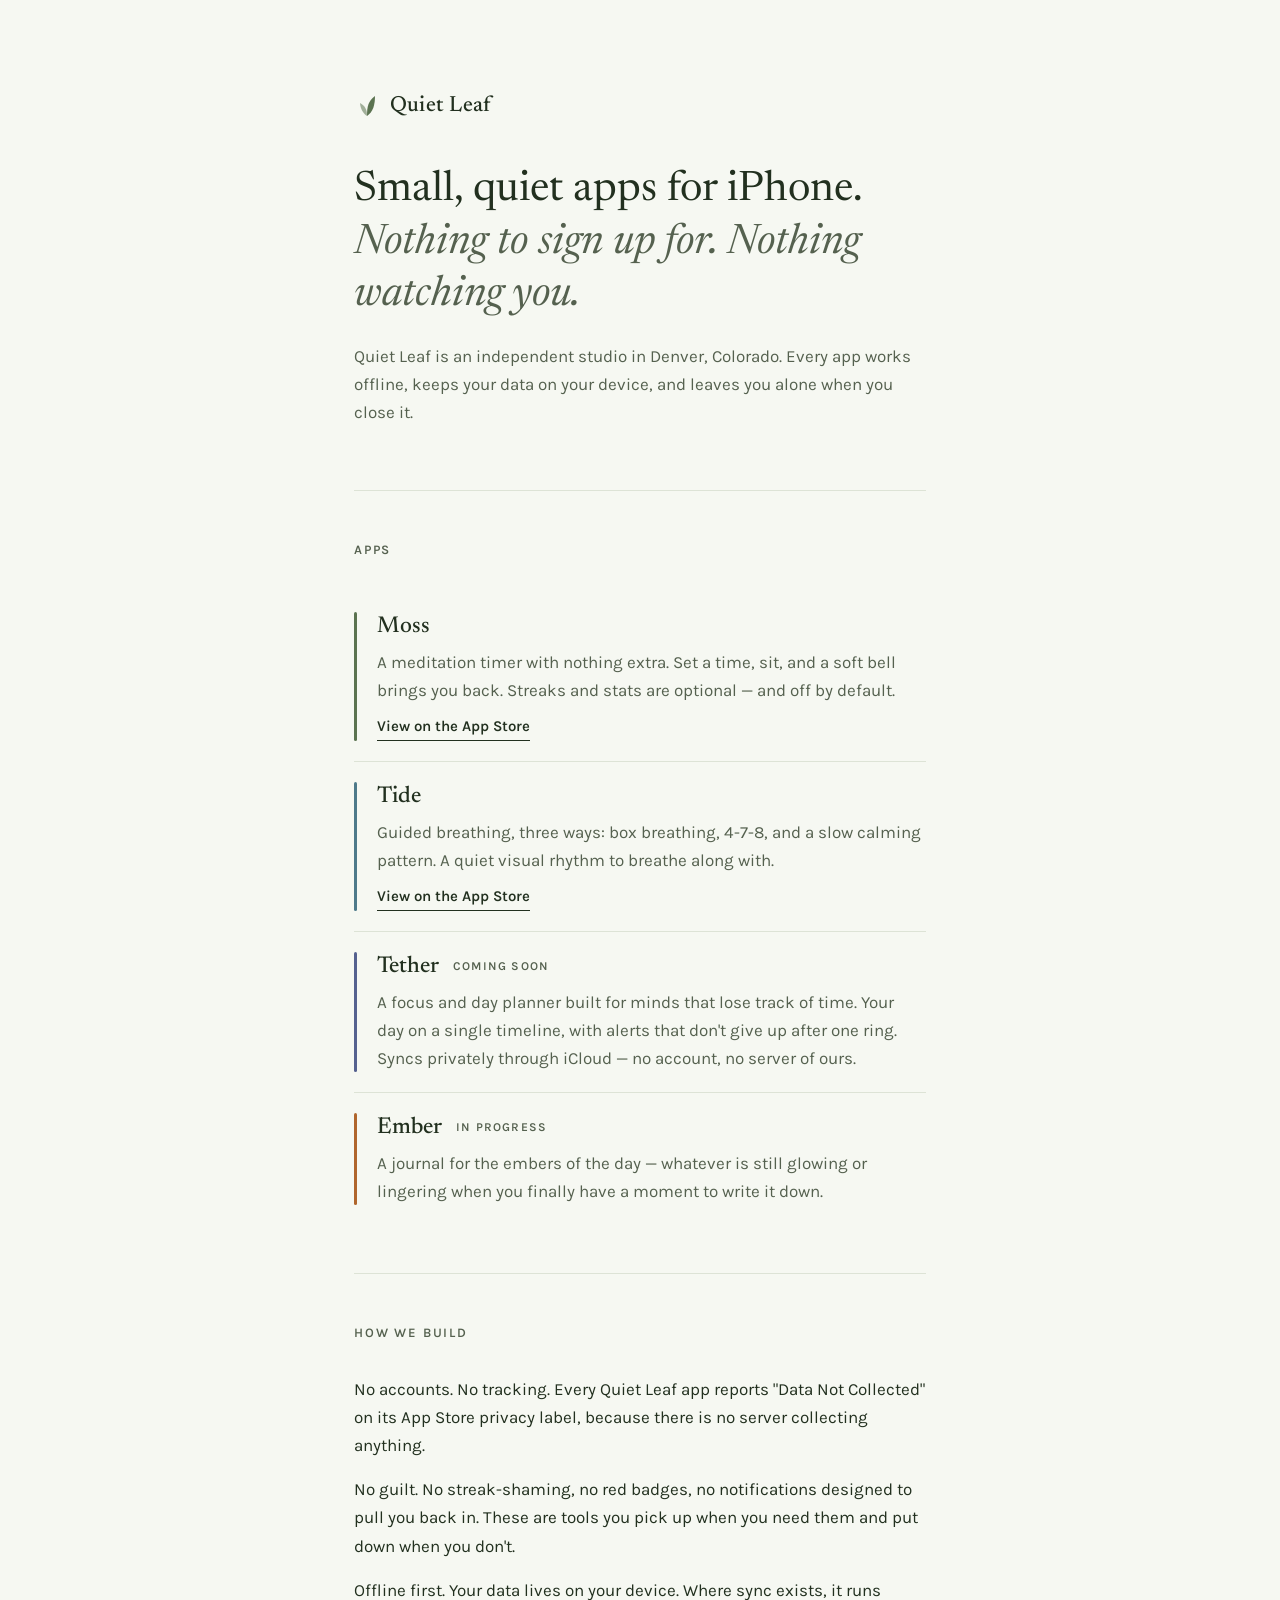
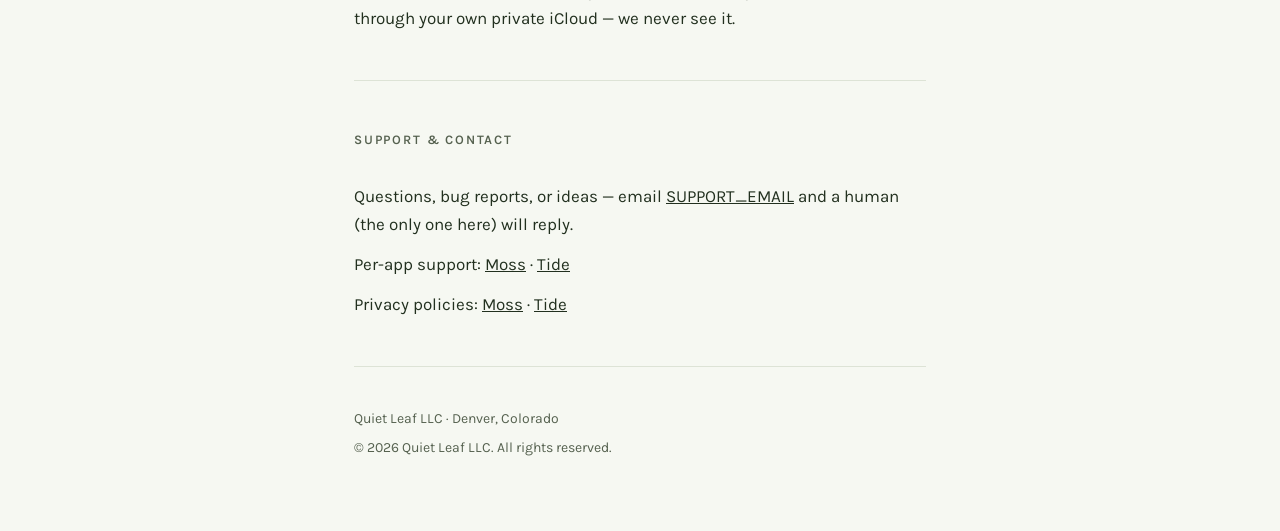
==== index.html @ 8b2adb79 "Update support links in index.html" ====
<!DOCTYPE html>
<html lang="en">
<head>
<meta charset="UTF-8">
<meta name="viewport" content="width=device-width, initial-scale=1.0">
<title>Quiet Leaf — calm, private apps for iPhone</title>
<meta name="description" content="Quiet Leaf LLC makes small, quiet iOS apps for meditation, breathing, journaling, and focus. No accounts. No tracking. No guilt.">
<link rel="preconnect" href="https://fonts.googleapis.com">
<link rel="preconnect" href="https://fonts.gstatic.com" crossorigin>
<link href="https://fonts.googleapis.com/css2?family=Newsreader:ital,opsz,wght@0,6..72,400;0,6..72,500;1,6..72,400&family=Karla:wght@400;500;600&display=swap" rel="stylesheet">
<style>
  :root {
    --paper: #F6F8F2;
    --ink: #22301F;
    --ink-soft: #55614F;
    --hairline: #DDE3D6;
    --moss: #5B7350;
    --tide: #4E7A8A;
    --ember: #B0662D;
    --tether: #55618F;
  }

  * { margin: 0; padding: 0; box-sizing: border-box; }

  html { scroll-behavior: smooth; }
  @media (prefers-reduced-motion: reduce) {
    html { scroll-behavior: auto; }
    .fade { animation: none !important; opacity: 1 !important; }
  }

  body {
    background: var(--paper);
    color: var(--ink);
    font-family: 'Karla', system-ui, sans-serif;
    font-size: 17px;
    line-height: 1.65;
    -webkit-font-smoothing: antialiased;
  }

  .wrap {
    max-width: 620px;
    margin: 0 auto;
    padding: 0 24px;
  }

  .fade {
    opacity: 0;
    animation: fadein 0.9s ease 0.1s forwards;
  }
  @keyframes fadein { to { opacity: 1; } }

  /* Header */
  header { padding: 88px 0 64px; }

  .mark {
    display: flex;
    align-items: center;
    gap: 10px;
    margin-bottom: 40px;
  }
  .mark svg { display: block; }
  .mark span {
    font-family: 'Newsreader', serif;
    font-size: 22px;
    font-weight: 500;
    letter-spacing: 0.01em;
  }

  h1 {
    font-family: 'Newsreader', serif;
    font-weight: 400;
    font-size: clamp(30px, 5.5vw, 42px);
    line-height: 1.25;
    max-width: 16em;
  }
  h1 em {
    font-style: italic;
    color: var(--ink-soft);
  }

  .sub {
    margin-top: 20px;
    color: var(--ink-soft);
    max-width: 34em;
  }

  /* Sections */
  section { padding: 48px 0; border-top: 1px solid var(--hairline); }

  h2 {
    font-family: 'Karla', sans-serif;
    font-size: 13px;
    font-weight: 600;
    letter-spacing: 0.14em;
    text-transform: uppercase;
    color: var(--ink-soft);
    margin-bottom: 32px;
  }

  /* App list with stem accents */
  .app {
    display: grid;
    grid-template-columns: 3px 1fr;
    gap: 20px;
    padding: 20px 0;
  }
  .app + .app { border-top: 1px solid var(--hairline); }

  .stem { border-radius: 2px; }
  .app.moss .stem   { background: var(--moss); }
  .app.tide .stem   { background: var(--tide); }
  .app.tether .stem { background: var(--tether); }
  .app.ember .stem  { background: var(--ember); }

  .app h3 {
    font-family: 'Newsreader', serif;
    font-size: 23px;
    font-weight: 500;
    line-height: 1.3;
  }
  .app h3 .tag {
    font-family: 'Karla', sans-serif;
    font-size: 12px;
    font-weight: 600;
    letter-spacing: 0.1em;
    text-transform: uppercase;
    color: var(--ink-soft);
    margin-left: 10px;
    vertical-align: 2px;
  }
  .app p {
    margin-top: 6px;
    color: var(--ink-soft);
    max-width: 32em;
  }
  .app a.applink {
    display: inline-block;
    margin-top: 10px;
    font-size: 15px;
    font-weight: 600;
    color: var(--ink);
    text-decoration: none;
    border-bottom: 1px solid var(--ink);
    padding-bottom: 1px;
  }
  .app a.applink:hover { color: var(--ink-soft); border-color: var(--ink-soft); }
  .app a.applink:focus-visible,
  a:focus-visible {
    outline: 2px solid var(--tide);
    outline-offset: 3px;
    border-radius: 2px;
  }

  /* Principles */
  .principles p { max-width: 36em; }
  .principles p + p { margin-top: 16px; }

  /* Support */
  .support a { color: var(--ink); }
  .support p + p { margin-top: 12px; }

  /* Footer */
  footer {
    border-top: 1px solid var(--hairline);
    padding: 40px 0 72px;
    font-size: 14px;
    color: var(--ink-soft);
  }
  footer p + p { margin-top: 6px; }
</style>
</head>
<body>

<div class="wrap fade">

  <header>
    <div class="mark" aria-hidden="true">
      <svg width="26" height="26" viewBox="0 0 26 26" fill="none" xmlns="http://www.w3.org/2000/svg">
        <path d="M13 23 C13 14, 14 8, 21 3 C21 12, 19 19, 13 23 Z" fill="#5B7350"/>
        <path d="M13 23 C13 17, 11.5 13, 6 10 C6.5 16, 9 20.5, 13 23 Z" fill="#5B7350" opacity="0.55"/>
      </svg>
      <span>Quiet Leaf</span>
    </div>
    <h1>Small, quiet apps for iPhone. <em>Nothing to sign up for. Nothing watching you.</em></h1>
    <p class="sub">Quiet Leaf is an independent studio in Denver, Colorado. Every app works offline, keeps your data on your device, and leaves you alone when you close it.</p>
  </header>

  <section id="apps">
    <h2>Apps</h2>

    <div class="app moss">
      <div class="stem" aria-hidden="true"></div>
      <div>
        <h3>Moss</h3>
        <p>A meditation timer with nothing extra. Set a time, sit, and a soft bell brings you back. Streaks and stats are optional — and off by default.</p>
        <a class="applink" href="APP_STORE_LINK_MOSS">View on the App Store</a>
      </div>
    </div>

    <div class="app tide">
      <div class="stem" aria-hidden="true"></div>
      <div>
        <h3>Tide</h3>
        <p>Guided breathing, three ways: box breathing, 4-7-8, and a slow calming pattern. A quiet visual rhythm to breathe along with.</p>
        <a class="applink" href="APP_STORE_LINK_TIDE">View on the App Store</a>
      </div>
    </div>

    <div class="app tether">
      <div class="stem" aria-hidden="true"></div>
      <div>
        <h3>Tether <span class="tag">Coming soon</span></h3>
        <p>A focus and day planner built for minds that lose track of time. Your day on a single timeline, with alerts that don't give up after one ring. Syncs privately through iCloud — no account, no server of ours.</p>
      </div>
    </div>

    <div class="app ember">
      <div class="stem" aria-hidden="true"></div>
      <div>
        <h3>Ember <span class="tag">In progress</span></h3>
        <p>A journal for the embers of the day — whatever is still glowing or lingering when you finally have a moment to write it down.</p>
      </div>
    </div>
  </section>

  <section class="principles" id="principles">
    <h2>How we build</h2>
    <p>No accounts. No tracking. Every Quiet Leaf app reports "Data Not Collected" on its App Store privacy label, because there is no server collecting anything.</p>
    <p>No guilt. No streak-shaming, no red badges, no notifications designed to pull you back in. These are tools you pick up when you need them and put down when you don't.</p>
    <p>Offline first. Your data lives on your device. Where sync exists, it runs through your own private iCloud — we never see it.</p>
  </section>

  <section class="support" id="support">
    <h2>Support &amp; contact</h2>
    <p>Questions, bug reports, or ideas — email <a href="mailto:SUPPORT_EMAIL">SUPPORT_EMAIL</a> and a human (the only one here) will reply.</p>
    <p>Per-app support: <a href="https://zanali261.github.io/moss-app/">Moss</a> · <a href="https://zanali261.github.io/tide-app/">Tide</a></p>
    <p>Privacy policies: <a href="MOSS_PRIVACY_URL">Moss</a> · <a href="TIDE_PRIVACY_URL">Tide</a></p>
  </section>

  <footer>
    <p>Quiet Leaf LLC · Denver, Colorado</p>
    <p>&copy; 2026 Quiet Leaf LLC. All rights reserved.</p>
  </footer>

</div>

</body>
</html>
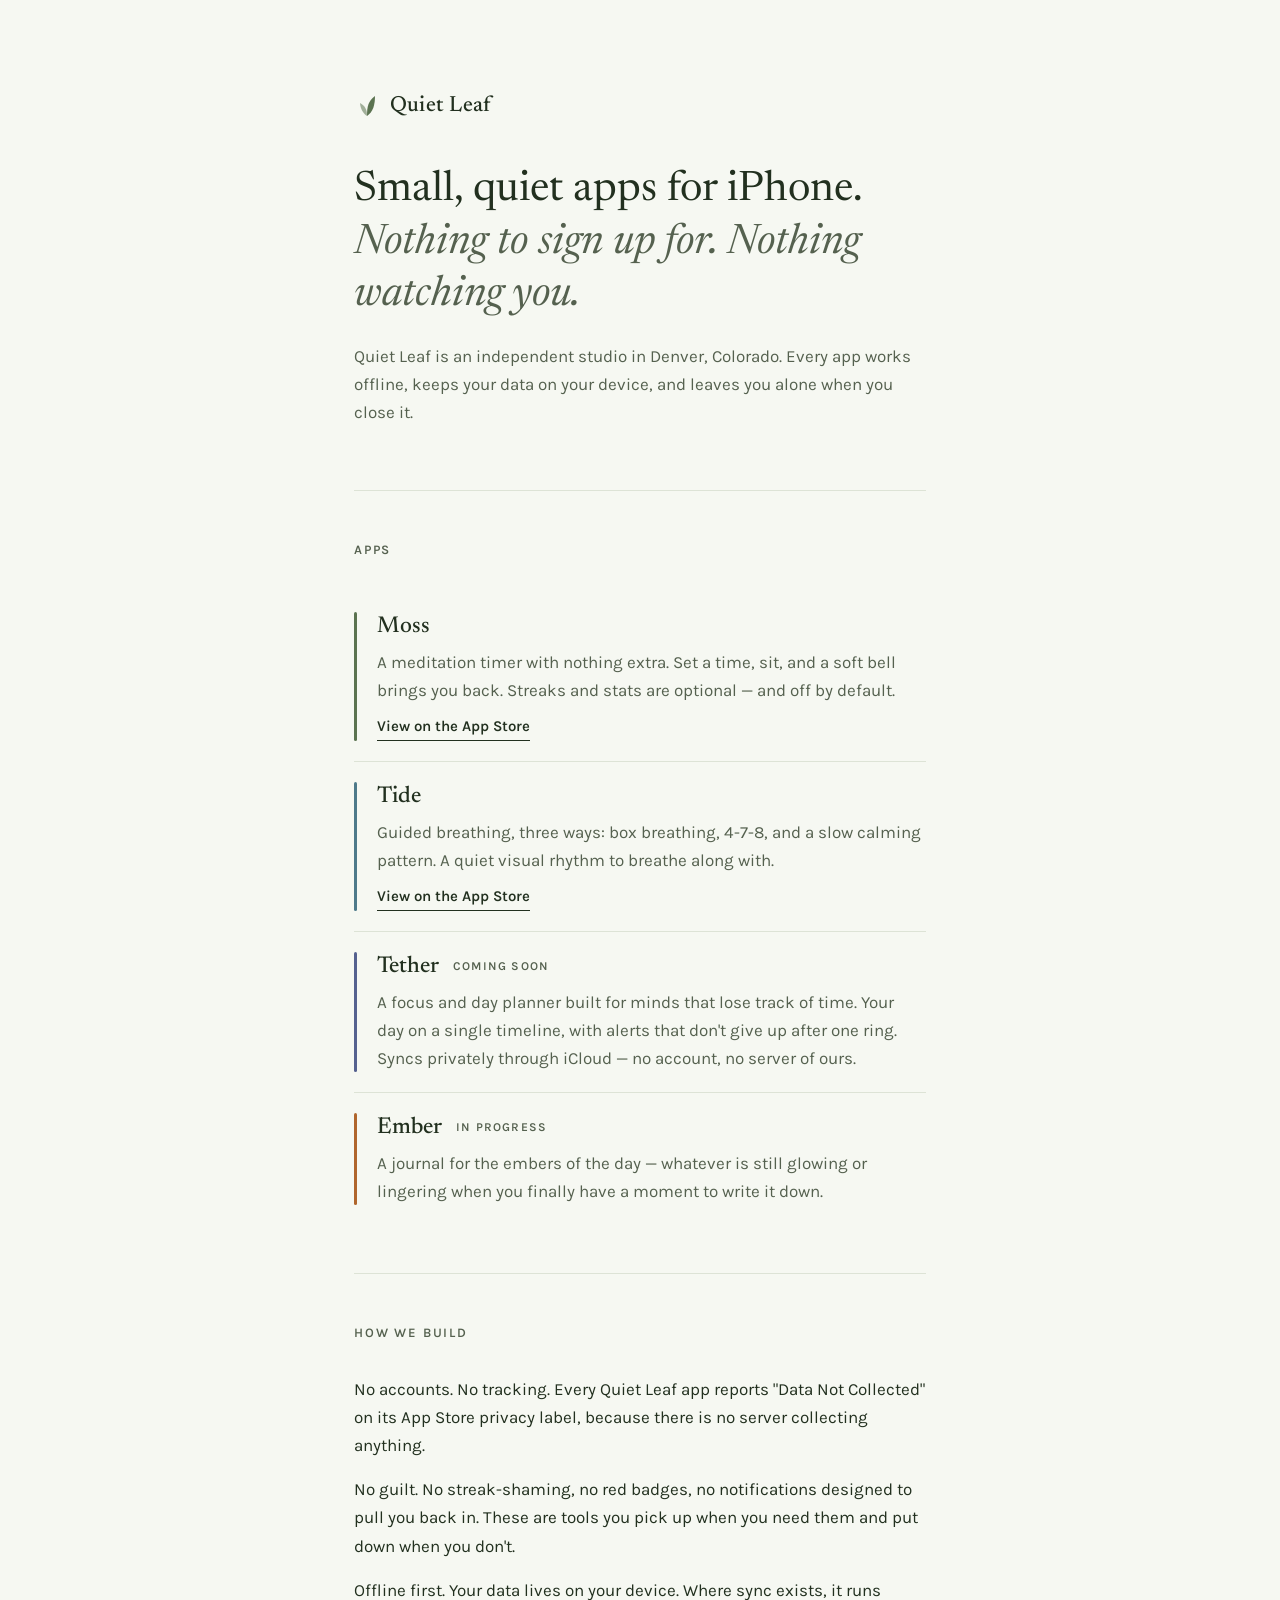
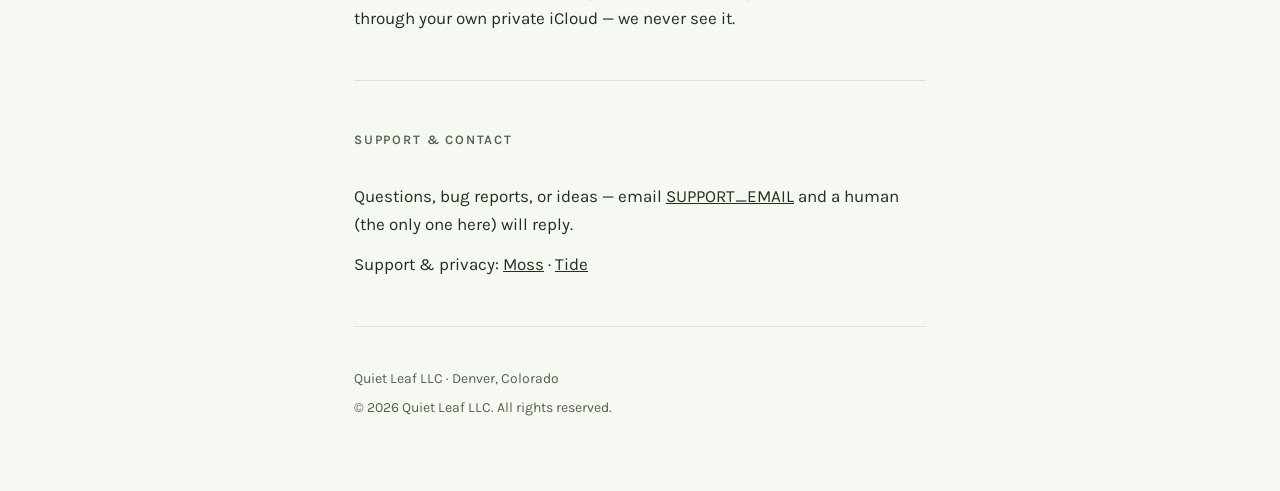
==== commit 6d0432b9: "Update support section links in index.html" ====
--- a/index.html
+++ b/index.html
@@ -233,8 +233,7 @@
   <section class="support" id="support">
     <h2>Support &amp; contact</h2>
     <p>Questions, bug reports, or ideas — email <a href="mailto:SUPPORT_EMAIL">SUPPORT_EMAIL</a> and a human (the only one here) will reply.</p>
-    <p>Per-app support: <a href="https://zanali261.github.io/moss-app/">Moss</a> · <a href="https://zanali261.github.io/tide-app/">Tide</a></p>
-    <p>Privacy policies: <a href="MOSS_PRIVACY_URL">Moss</a> · <a href="TIDE_PRIVACY_URL">Tide</a></p>
+    <p>Support &amp; privacy: <a href="https://zanali261.github.io/moss-app/">Moss</a> · <a href="https://zanali261.github.io/tide-app/">Tide</a></p>
   </section>
 
   <footer>
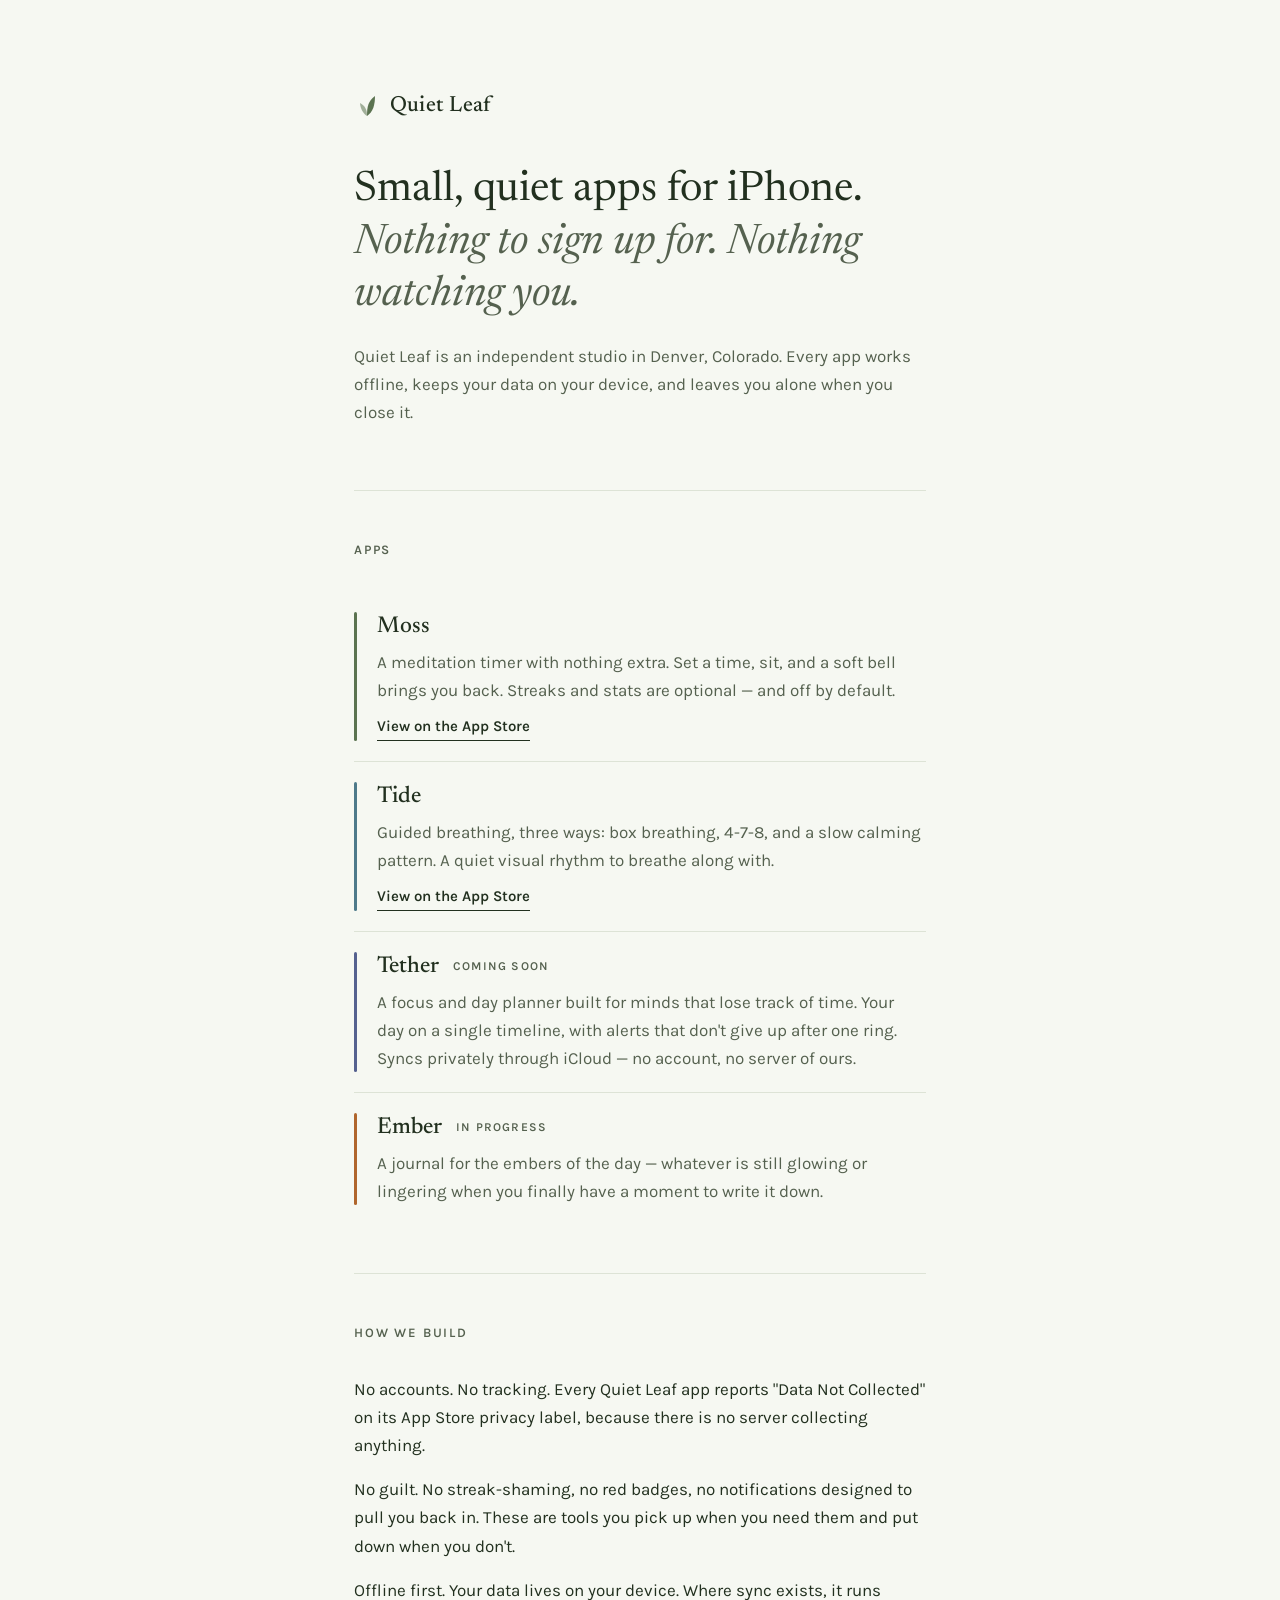
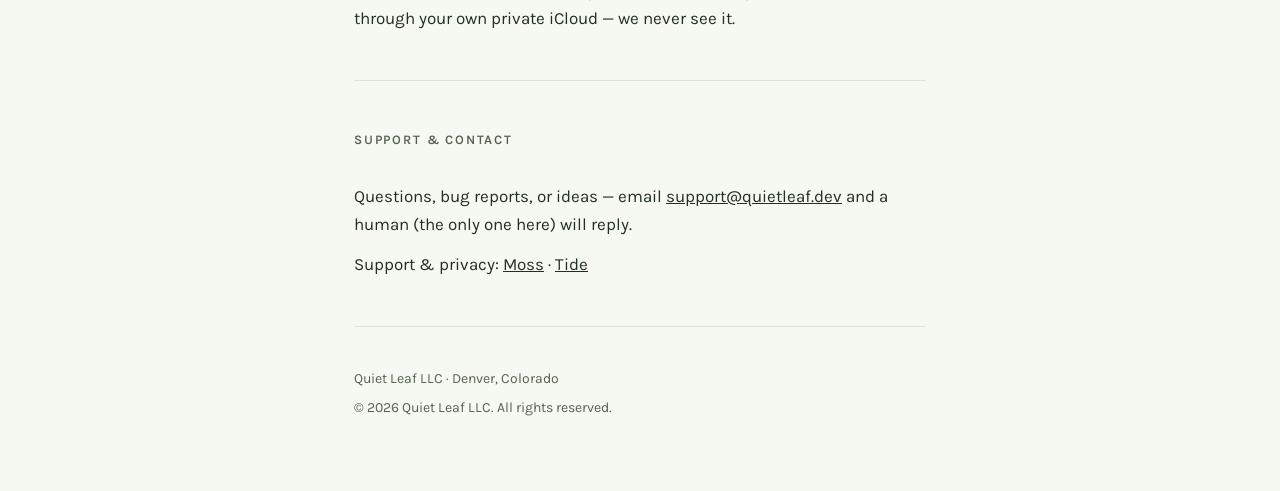
==== commit d7265432: "Update support email address in index.html" ====
--- a/index.html
+++ b/index.html
@@ -193,7 +193,7 @@
       <div>
         <h3>Moss</h3>
         <p>A meditation timer with nothing extra. Set a time, sit, and a soft bell brings you back. Streaks and stats are optional — and off by default.</p>
-        <a class="applink" href="APP_STORE_LINK_MOSS">View on the App Store</a>
+        <a class="applink" href="https://apps.apple.com/us/app/moss-meditation-timer/id6777428490">View on the App Store</a>
       </div>
     </div>
 
@@ -202,7 +202,7 @@
       <div>
         <h3>Tide</h3>
         <p>Guided breathing, three ways: box breathing, 4-7-8, and a slow calming pattern. A quiet visual rhythm to breathe along with.</p>
-        <a class="applink" href="APP_STORE_LINK_TIDE">View on the App Store</a>
+        <a class="applink" href="https://apps.apple.com/us/app/tide-breathing-timer/id6780638739">View on the App Store</a>
       </div>
     </div>
 
@@ -232,7 +232,7 @@
 
   <section class="support" id="support">
     <h2>Support &amp; contact</h2>
-    <p>Questions, bug reports, or ideas — email <a href="mailto:SUPPORT_EMAIL">SUPPORT_EMAIL</a> and a human (the only one here) will reply.</p>
+    <p>Questions, bug reports, or ideas — email <a href="mailto:support@quietleaf.dev ">support@quietleaf.dev</a> and a human (the only one here) will reply.</p>
     <p>Support &amp; privacy: <a href="https://zanali261.github.io/moss-app/">Moss</a> · <a href="https://zanali261.github.io/tide-app/">Tide</a></p>
   </section>
 
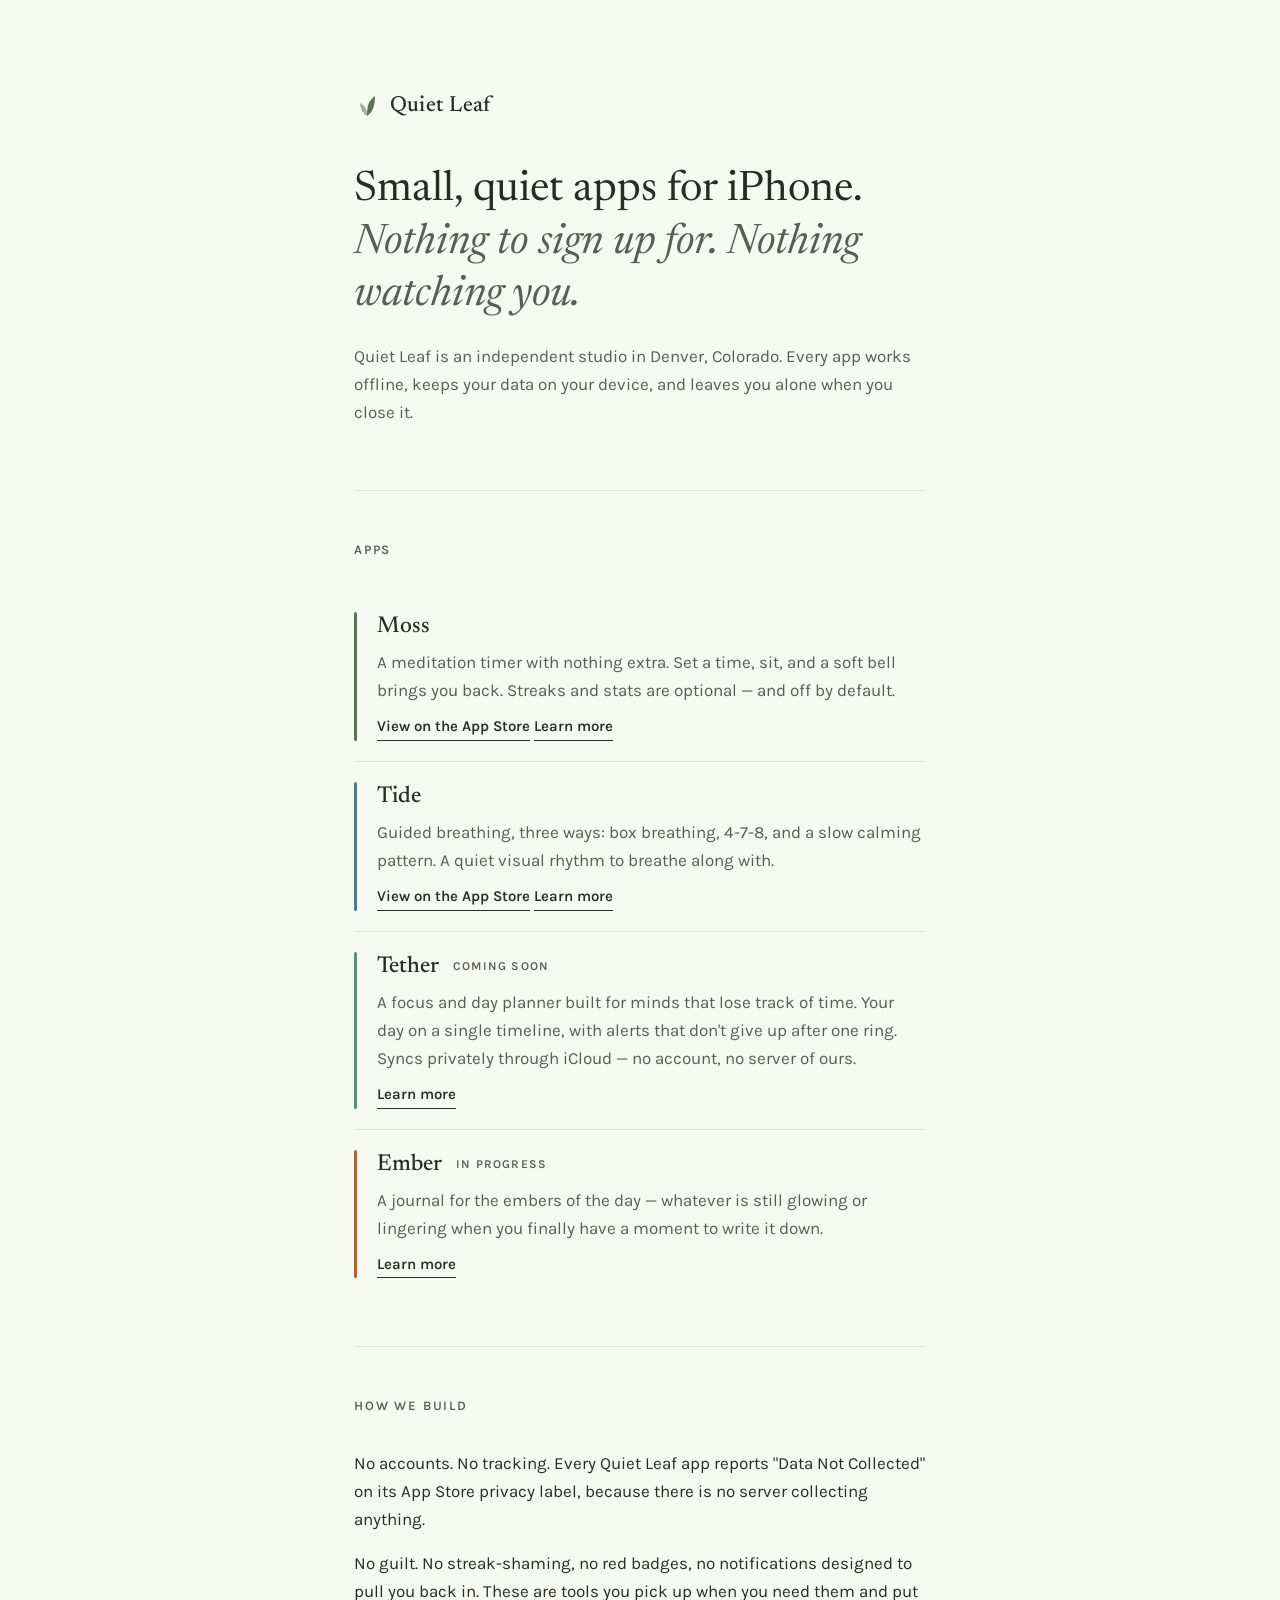
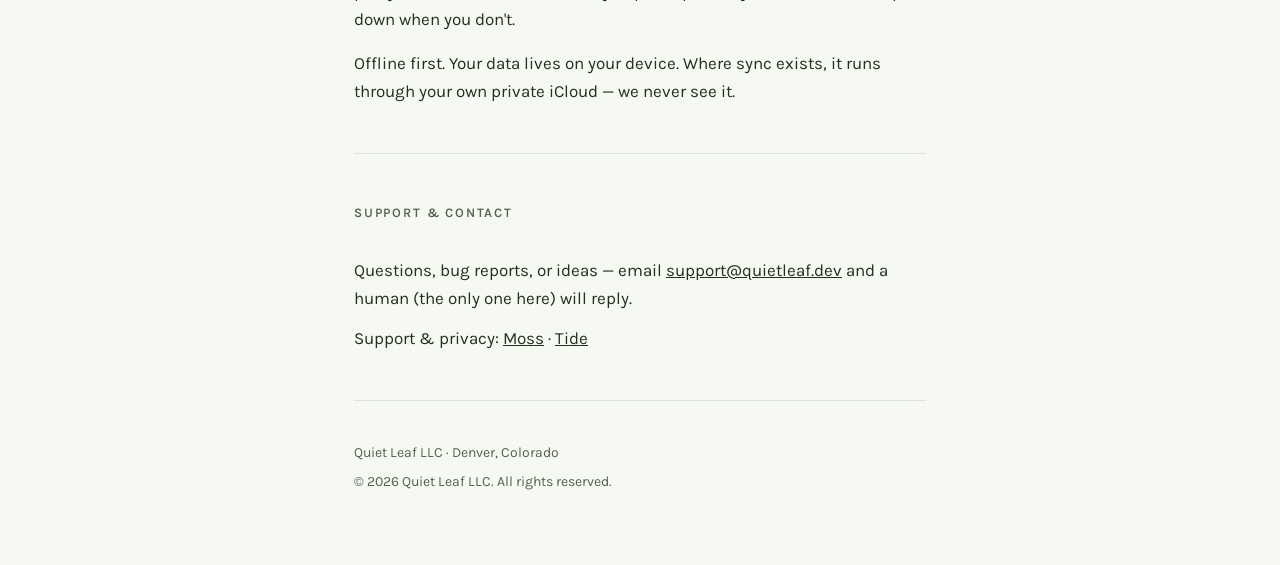
==== commit 9d71e029: "Fold Moss, Tide, Tether, and Ember into subdirectories Consolidates the standalone app landing pages" ====
--- a/index.html
+++ b/index.html
@@ -8,165 +8,14 @@
 <link rel="preconnect" href="https://fonts.googleapis.com">
 <link rel="preconnect" href="https://fonts.gstatic.com" crossorigin>
 <link href="https://fonts.googleapis.com/css2?family=Newsreader:ital,opsz,wght@0,6..72,400;0,6..72,500;1,6..72,400&family=Karla:wght@400;500;600&display=swap" rel="stylesheet">
+<link rel="stylesheet" href="/assets/site.css">
 <style>
   :root {
-    --paper: #F6F8F2;
-    --ink: #22301F;
-    --ink-soft: #55614F;
-    --hairline: #DDE3D6;
     --moss: #5B7350;
     --tide: #4E7A8A;
     --ember: #B0662D;
-    --tether: #55618F;
+    --tether: #5E8B7E;
   }
-
-  * { margin: 0; padding: 0; box-sizing: border-box; }
-
-  html { scroll-behavior: smooth; }
-  @media (prefers-reduced-motion: reduce) {
-    html { scroll-behavior: auto; }
-    .fade { animation: none !important; opacity: 1 !important; }
-  }
-
-  body {
-    background: var(--paper);
-    color: var(--ink);
-    font-family: 'Karla', system-ui, sans-serif;
-    font-size: 17px;
-    line-height: 1.65;
-    -webkit-font-smoothing: antialiased;
-  }
-
-  .wrap {
-    max-width: 620px;
-    margin: 0 auto;
-    padding: 0 24px;
-  }
-
-  .fade {
-    opacity: 0;
-    animation: fadein 0.9s ease 0.1s forwards;
-  }
-  @keyframes fadein { to { opacity: 1; } }
-
-  /* Header */
-  header { padding: 88px 0 64px; }
-
-  .mark {
-    display: flex;
-    align-items: center;
-    gap: 10px;
-    margin-bottom: 40px;
-  }
-  .mark svg { display: block; }
-  .mark span {
-    font-family: 'Newsreader', serif;
-    font-size: 22px;
-    font-weight: 500;
-    letter-spacing: 0.01em;
-  }
-
-  h1 {
-    font-family: 'Newsreader', serif;
-    font-weight: 400;
-    font-size: clamp(30px, 5.5vw, 42px);
-    line-height: 1.25;
-    max-width: 16em;
-  }
-  h1 em {
-    font-style: italic;
-    color: var(--ink-soft);
-  }
-
-  .sub {
-    margin-top: 20px;
-    color: var(--ink-soft);
-    max-width: 34em;
-  }
-
-  /* Sections */
-  section { padding: 48px 0; border-top: 1px solid var(--hairline); }
-
-  h2 {
-    font-family: 'Karla', sans-serif;
-    font-size: 13px;
-    font-weight: 600;
-    letter-spacing: 0.14em;
-    text-transform: uppercase;
-    color: var(--ink-soft);
-    margin-bottom: 32px;
-  }
-
-  /* App list with stem accents */
-  .app {
-    display: grid;
-    grid-template-columns: 3px 1fr;
-    gap: 20px;
-    padding: 20px 0;
-  }
-  .app + .app { border-top: 1px solid var(--hairline); }
-
-  .stem { border-radius: 2px; }
-  .app.moss .stem   { background: var(--moss); }
-  .app.tide .stem   { background: var(--tide); }
-  .app.tether .stem { background: var(--tether); }
-  .app.ember .stem  { background: var(--ember); }
-
-  .app h3 {
-    font-family: 'Newsreader', serif;
-    font-size: 23px;
-    font-weight: 500;
-    line-height: 1.3;
-  }
-  .app h3 .tag {
-    font-family: 'Karla', sans-serif;
-    font-size: 12px;
-    font-weight: 600;
-    letter-spacing: 0.1em;
-    text-transform: uppercase;
-    color: var(--ink-soft);
-    margin-left: 10px;
-    vertical-align: 2px;
-  }
-  .app p {
-    margin-top: 6px;
-    color: var(--ink-soft);
-    max-width: 32em;
-  }
-  .app a.applink {
-    display: inline-block;
-    margin-top: 10px;
-    font-size: 15px;
-    font-weight: 600;
-    color: var(--ink);
-    text-decoration: none;
-    border-bottom: 1px solid var(--ink);
-    padding-bottom: 1px;
-  }
-  .app a.applink:hover { color: var(--ink-soft); border-color: var(--ink-soft); }
-  .app a.applink:focus-visible,
-  a:focus-visible {
-    outline: 2px solid var(--tide);
-    outline-offset: 3px;
-    border-radius: 2px;
-  }
-
-  /* Principles */
-  .principles p { max-width: 36em; }
-  .principles p + p { margin-top: 16px; }
-
-  /* Support */
-  .support a { color: var(--ink); }
-  .support p + p { margin-top: 12px; }
-
-  /* Footer */
-  footer {
-    border-top: 1px solid var(--hairline);
-    padding: 40px 0 72px;
-    font-size: 14px;
-    color: var(--ink-soft);
-  }
-  footer p + p { margin-top: 6px; }
 </style>
 </head>
 <body>
@@ -194,6 +43,7 @@
         <h3>Moss</h3>
         <p>A meditation timer with nothing extra. Set a time, sit, and a soft bell brings you back. Streaks and stats are optional — and off by default.</p>
         <a class="applink" href="https://apps.apple.com/us/app/moss-meditation-timer/id6777428490">View on the App Store</a>
+        <a class="applink" href="/moss/">Learn more</a>
       </div>
     </div>
 
@@ -203,6 +53,7 @@
         <h3>Tide</h3>
         <p>Guided breathing, three ways: box breathing, 4-7-8, and a slow calming pattern. A quiet visual rhythm to breathe along with.</p>
         <a class="applink" href="https://apps.apple.com/us/app/tide-breathing-timer/id6780638739">View on the App Store</a>
+        <a class="applink" href="/tide/">Learn more</a>
       </div>
     </div>
 
@@ -211,6 +62,7 @@
       <div>
         <h3>Tether <span class="tag">Coming soon</span></h3>
         <p>A focus and day planner built for minds that lose track of time. Your day on a single timeline, with alerts that don't give up after one ring. Syncs privately through iCloud — no account, no server of ours.</p>
+        <a class="applink" href="/tether/">Learn more</a>
       </div>
     </div>
 
@@ -219,6 +71,7 @@
       <div>
         <h3>Ember <span class="tag">In progress</span></h3>
         <p>A journal for the embers of the day — whatever is still glowing or lingering when you finally have a moment to write it down.</p>
+        <a class="applink" href="/ember/">Learn more</a>
       </div>
     </div>
   </section>
@@ -233,7 +86,7 @@
   <section class="support" id="support">
     <h2>Support &amp; contact</h2>
     <p>Questions, bug reports, or ideas — email <a href="mailto:support@quietleaf.dev ">support@quietleaf.dev</a> and a human (the only one here) will reply.</p>
-    <p>Support &amp; privacy: <a href="https://zanali261.github.io/moss-app/">Moss</a> · <a href="https://zanali261.github.io/tide-app/">Tide</a></p>
+    <p>Support &amp; privacy: <a href="/moss/">Moss</a> · <a href="/tide/">Tide</a></p>
   </section>
 
   <footer>
--- a/assets/site.css
+++ b/assets/site.css
@@ -0,0 +1,200 @@
+:root {
+  --paper: #F6F8F2;
+  --ink: #22301F;
+  --ink-soft: #55614F;
+  --hairline: #DDE3D6;
+  --accent: #22301F;
+  --focus-ring: #4E7A8A;
+}
+
+* { margin: 0; padding: 0; box-sizing: border-box; }
+
+html { scroll-behavior: smooth; }
+@media (prefers-reduced-motion: reduce) {
+  html { scroll-behavior: auto; }
+  .fade { animation: none !important; opacity: 1 !important; }
+}
+
+body {
+  background: var(--paper);
+  color: var(--ink);
+  font-family: 'Karla', system-ui, sans-serif;
+  font-size: 17px;
+  line-height: 1.65;
+  -webkit-font-smoothing: antialiased;
+}
+
+.wrap {
+  max-width: 620px;
+  margin: 0 auto;
+  padding: 0 24px;
+}
+
+.fade {
+  opacity: 0;
+  animation: fadein 0.9s ease 0.1s forwards;
+}
+@keyframes fadein { to { opacity: 1; } }
+
+/* Header */
+header { padding: 88px 0 64px; }
+
+.mark {
+  display: flex;
+  align-items: center;
+  gap: 10px;
+  margin-bottom: 40px;
+}
+.mark svg { display: block; }
+.mark span {
+  font-family: 'Newsreader', serif;
+  font-size: 22px;
+  font-weight: 500;
+  letter-spacing: 0.01em;
+}
+
+/* App icon used on app subpages in place of the Quiet Leaf logo */
+.icon-mark {
+  width: 40px;
+  height: 40px;
+  border-radius: 10px;
+  flex-shrink: 0;
+  display: block;
+  object-fit: cover;
+}
+
+h1 {
+  font-family: 'Newsreader', serif;
+  font-weight: 400;
+  font-size: clamp(30px, 5.5vw, 42px);
+  line-height: 1.25;
+  max-width: 16em;
+}
+h1 em {
+  font-style: italic;
+  color: var(--ink-soft);
+}
+
+.sub {
+  margin-top: 20px;
+  color: var(--ink-soft);
+  max-width: 34em;
+}
+
+/* Sections */
+section { padding: 48px 0; border-top: 1px solid var(--hairline); }
+
+h2 {
+  font-family: 'Karla', sans-serif;
+  font-size: 13px;
+  font-weight: 600;
+  letter-spacing: 0.14em;
+  text-transform: uppercase;
+  color: var(--ink-soft);
+  margin-bottom: 32px;
+}
+
+/* Status badge (e.g. "Coming soon", "In progress") */
+.tag {
+  font-family: 'Karla', sans-serif;
+  font-size: 12px;
+  font-weight: 600;
+  letter-spacing: 0.1em;
+  text-transform: uppercase;
+  color: var(--ink-soft);
+  margin-left: 10px;
+  vertical-align: 2px;
+}
+
+/* App list with stem accents (homepage) */
+.app {
+  display: grid;
+  grid-template-columns: 3px 1fr;
+  gap: 20px;
+  padding: 20px 0;
+}
+.app + .app { border-top: 1px solid var(--hairline); }
+
+.stem { border-radius: 2px; }
+.app.moss .stem   { background: var(--moss); }
+.app.tide .stem   { background: var(--tide); }
+.app.tether .stem { background: var(--tether); }
+.app.ember .stem  { background: var(--ember); }
+
+.app h3 {
+  font-family: 'Newsreader', serif;
+  font-size: 23px;
+  font-weight: 500;
+  line-height: 1.3;
+}
+.app p {
+  margin-top: 6px;
+  color: var(--ink-soft);
+  max-width: 32em;
+}
+.applink {
+  display: inline-block;
+  margin-top: 10px;
+  font-size: 15px;
+  font-weight: 600;
+  color: var(--ink);
+  text-decoration: none;
+  border-bottom: 1px solid var(--ink);
+  padding-bottom: 1px;
+}
+.applink:hover { color: var(--ink-soft); border-color: var(--ink-soft); }
+.applink:focus-visible,
+a:focus-visible {
+  outline: 2px solid var(--focus-ring);
+  outline-offset: 3px;
+  border-radius: 2px;
+}
+
+/* Principles */
+.principles p { max-width: 36em; }
+.principles p + p { margin-top: 16px; }
+
+/* Feature list (app subpages) */
+.features { margin-top: 8px; }
+.features li {
+  list-style: none;
+  padding: 14px 0;
+  color: var(--ink-soft);
+}
+.features li + li { border-top: 1px solid var(--hairline); }
+
+/* Pattern grid (Tide's breathing patterns) */
+.patterns {
+  display: grid;
+  gap: 1px;
+  background: var(--hairline);
+  border: 1px solid var(--hairline);
+  border-radius: 6px;
+  overflow: hidden;
+  margin-top: 8px;
+}
+.pattern { background: var(--paper); padding: 18px 20px; }
+.pattern-name {
+  font-family: 'Karla', sans-serif;
+  font-size: 12px;
+  font-weight: 600;
+  letter-spacing: 0.08em;
+  text-transform: uppercase;
+  color: var(--ink);
+  margin-bottom: 4px;
+}
+.pattern-rhythm { font-size: 14px; color: var(--accent); margin-bottom: 4px; }
+.pattern-desc { font-size: 14px; color: var(--ink-soft); }
+
+/* Support */
+.support a { color: var(--ink); }
+.support p + p { margin-top: 12px; }
+
+/* Footer */
+footer {
+  border-top: 1px solid var(--hairline);
+  padding: 40px 0 72px;
+  font-size: 14px;
+  color: var(--ink-soft);
+}
+footer p + p { margin-top: 6px; }
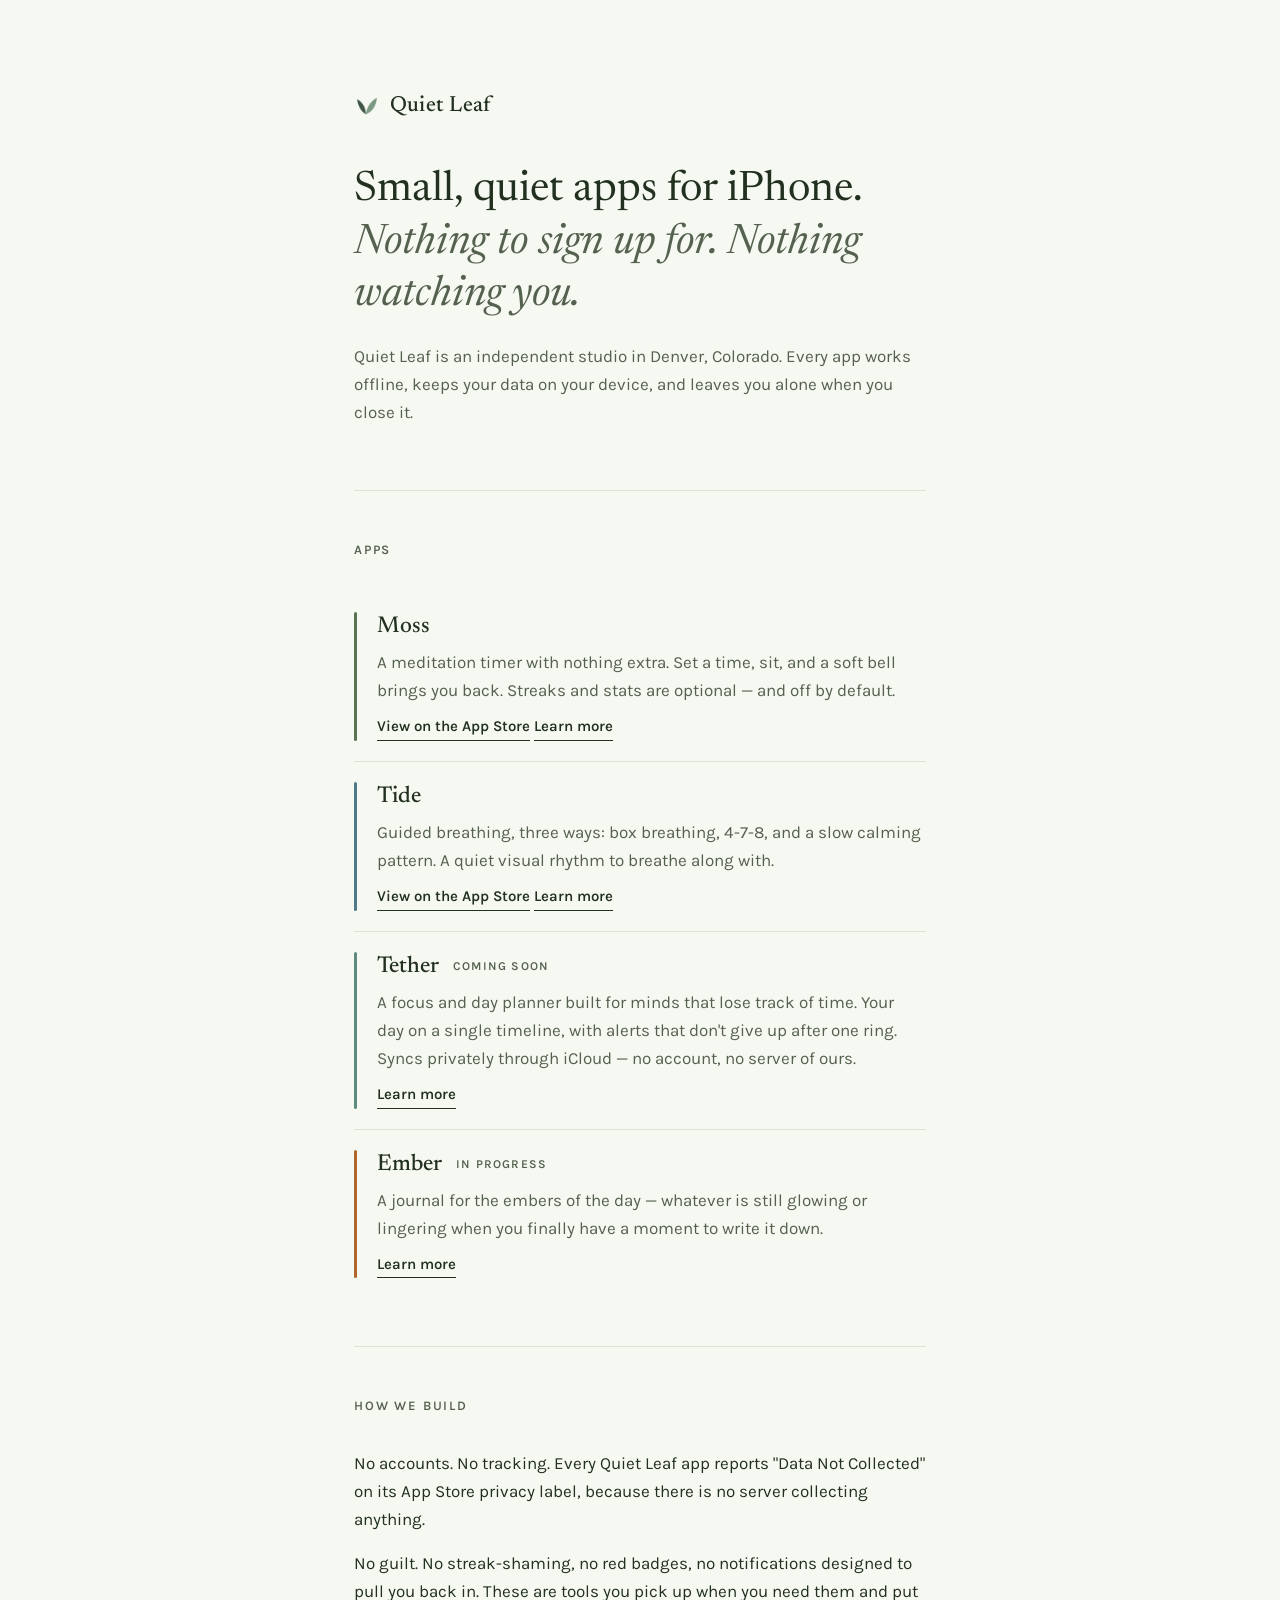
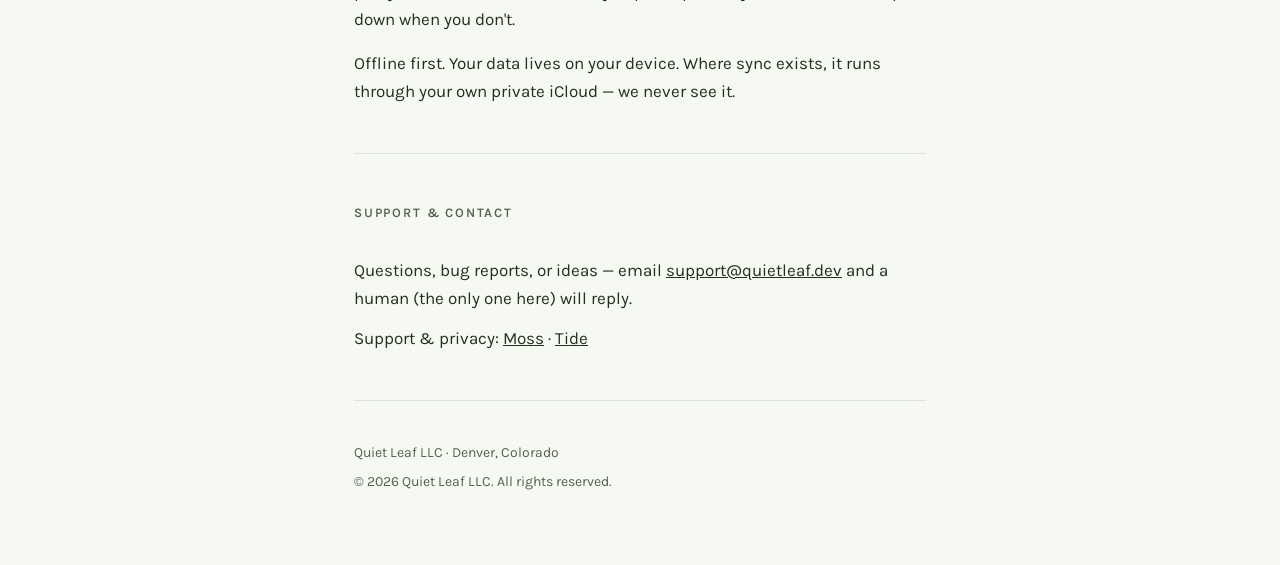
==== commit 90263101: "Add Quiet Leaf sprout favicons and update header logo to match Adds favicon.ico, 32x32/16x16 PNGs, a" ====
--- a/index.html
+++ b/index.html
@@ -5,6 +5,10 @@
 <meta name="viewport" content="width=device-width, initial-scale=1.0">
 <title>Quiet Leaf — calm, private apps for iPhone</title>
 <meta name="description" content="Quiet Leaf LLC makes small, quiet iOS apps for meditation, breathing, journaling, and focus. No accounts. No tracking. No guilt.">
+<link rel="icon" href="/favicon.ico" sizes="any">
+<link rel="icon" type="image/png" sizes="32x32" href="/favicon-32x32.png">
+<link rel="icon" type="image/png" sizes="16x16" href="/favicon-16x16.png">
+<link rel="apple-touch-icon" sizes="180x180" href="/apple-touch-icon.png">
 <link rel="preconnect" href="https://fonts.googleapis.com">
 <link rel="preconnect" href="https://fonts.gstatic.com" crossorigin>
 <link href="https://fonts.googleapis.com/css2?family=Newsreader:ital,opsz,wght@0,6..72,400;0,6..72,500;1,6..72,400&family=Karla:wght@400;500;600&display=swap" rel="stylesheet">
@@ -24,10 +28,7 @@
 
   <header>
     <div class="mark" aria-hidden="true">
-      <svg width="26" height="26" viewBox="0 0 26 26" fill="none" xmlns="http://www.w3.org/2000/svg">
-        <path d="M13 23 C13 14, 14 8, 21 3 C21 12, 19 19, 13 23 Z" fill="#5B7350"/>
-        <path d="M13 23 C13 17, 11.5 13, 6 10 C6.5 16, 9 20.5, 13 23 Z" fill="#5B7350" opacity="0.55"/>
-      </svg>
+      <img src="/assets/logo-mark.png" width="26" height="26" alt="">
       <span>Quiet Leaf</span>
     </div>
     <h1>Small, quiet apps for iPhone. <em>Nothing to sign up for. Nothing watching you.</em></h1>
--- a/assets/site.css
+++ b/assets/site.css
@@ -45,7 +45,7 @@
   gap: 10px;
   margin-bottom: 40px;
 }
-.mark svg { display: block; }
+.mark svg, .mark img { display: block; }
 .mark span {
   font-family: 'Newsreader', serif;
   font-size: 22px;
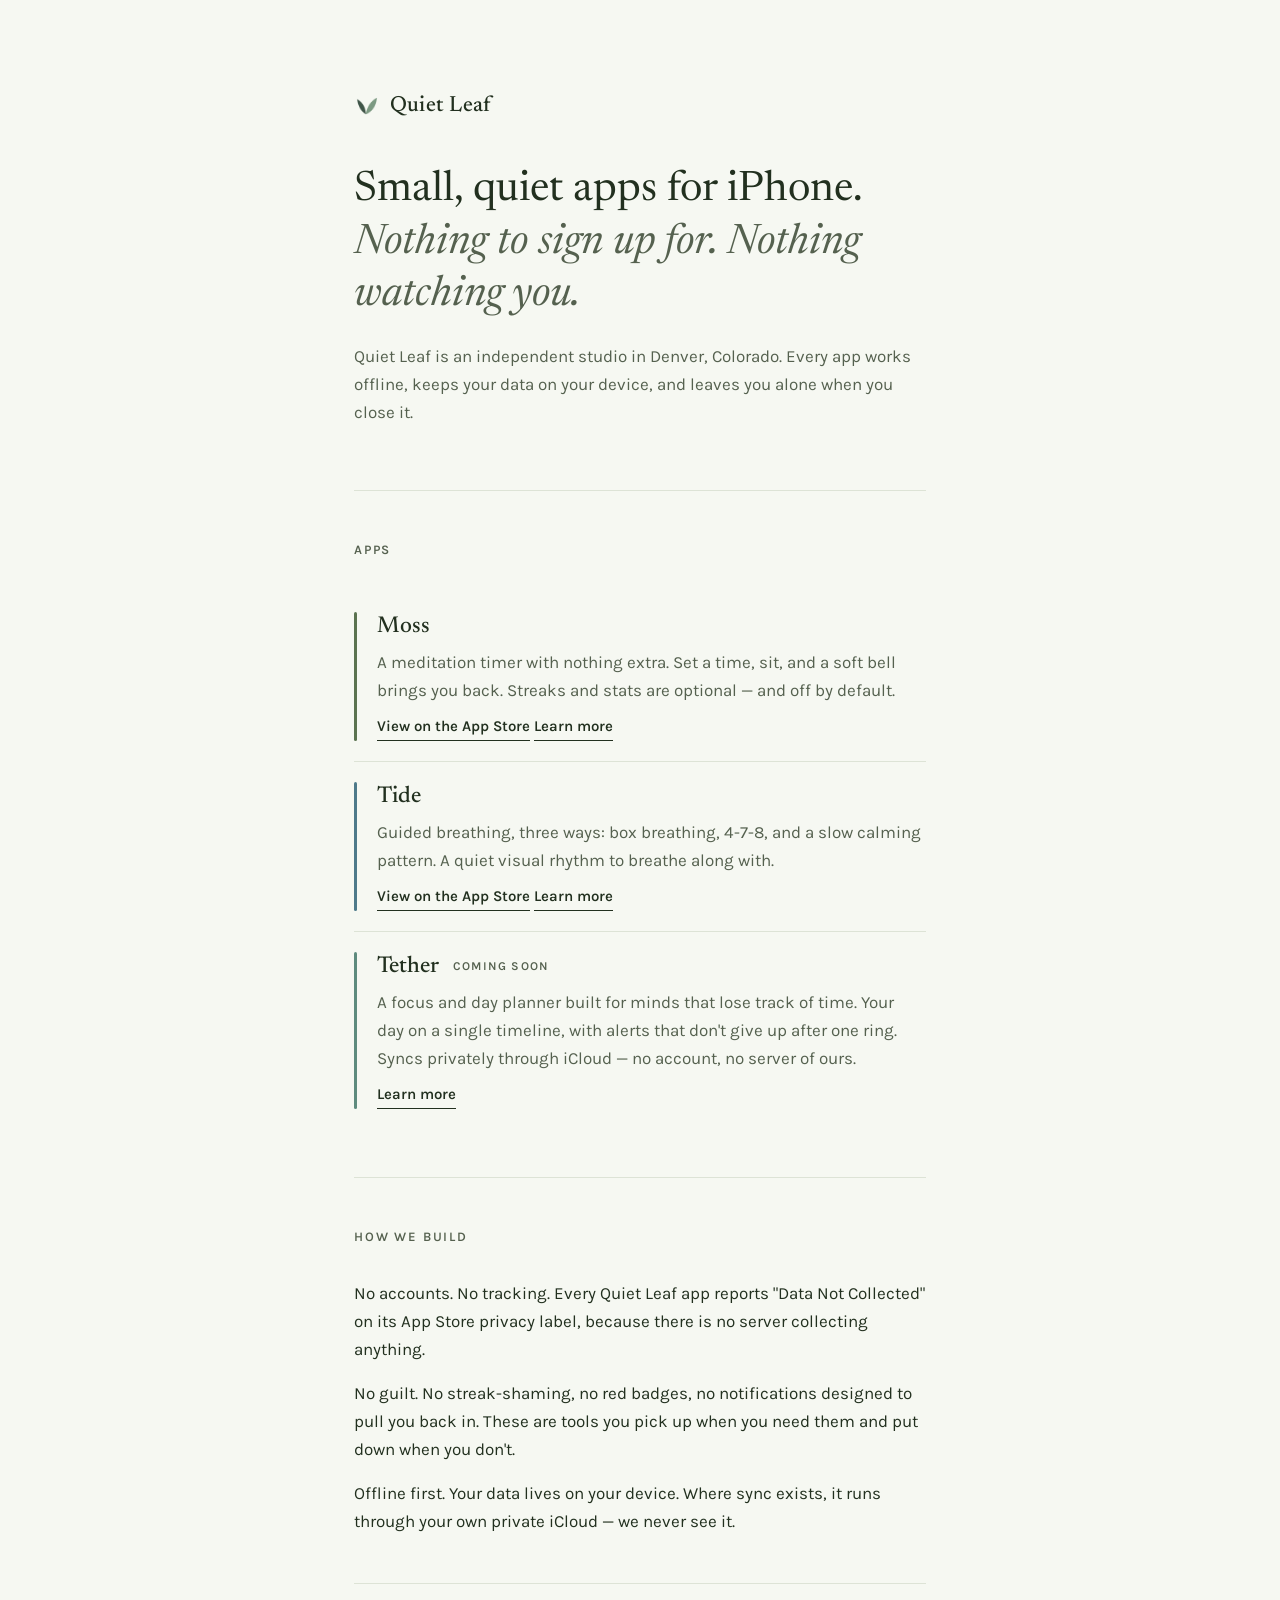
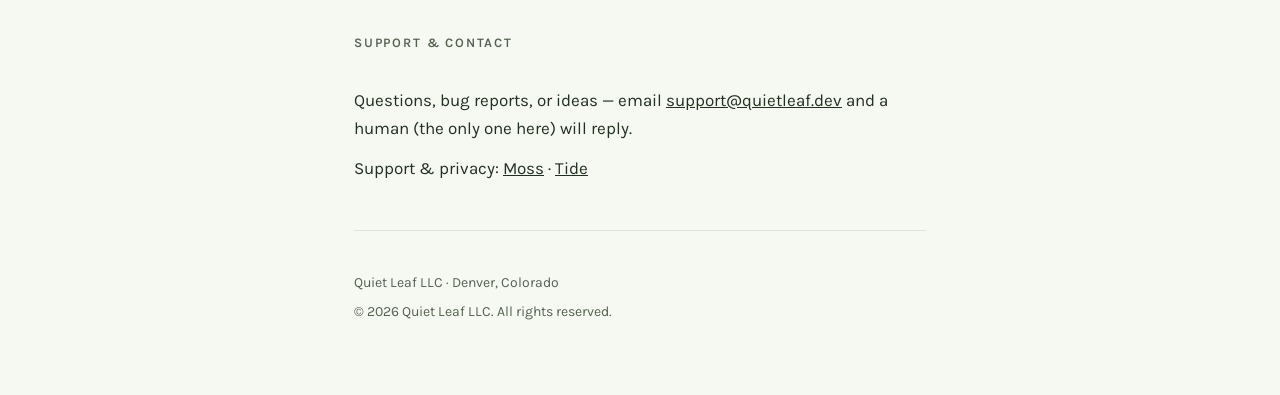
==== commit 27ffe1a4: "Remove Ember card from home page listing" ====
--- a/index.html
+++ b/index.html
@@ -17,7 +17,6 @@
   :root {
     --moss: #5B7350;
     --tide: #4E7A8A;
-    --ember: #B0662D;
     --tether: #5E8B7E;
   }
 </style>
@@ -67,14 +66,6 @@
       </div>
     </div>
 
-    <div class="app ember">
-      <div class="stem" aria-hidden="true"></div>
-      <div>
-        <h3>Ember <span class="tag">In progress</span></h3>
-        <p>A journal for the embers of the day — whatever is still glowing or lingering when you finally have a moment to write it down.</p>
-        <a class="applink" href="/ember/">Learn more</a>
-      </div>
-    </div>
   </section>
 
   <section class="principles" id="principles">
